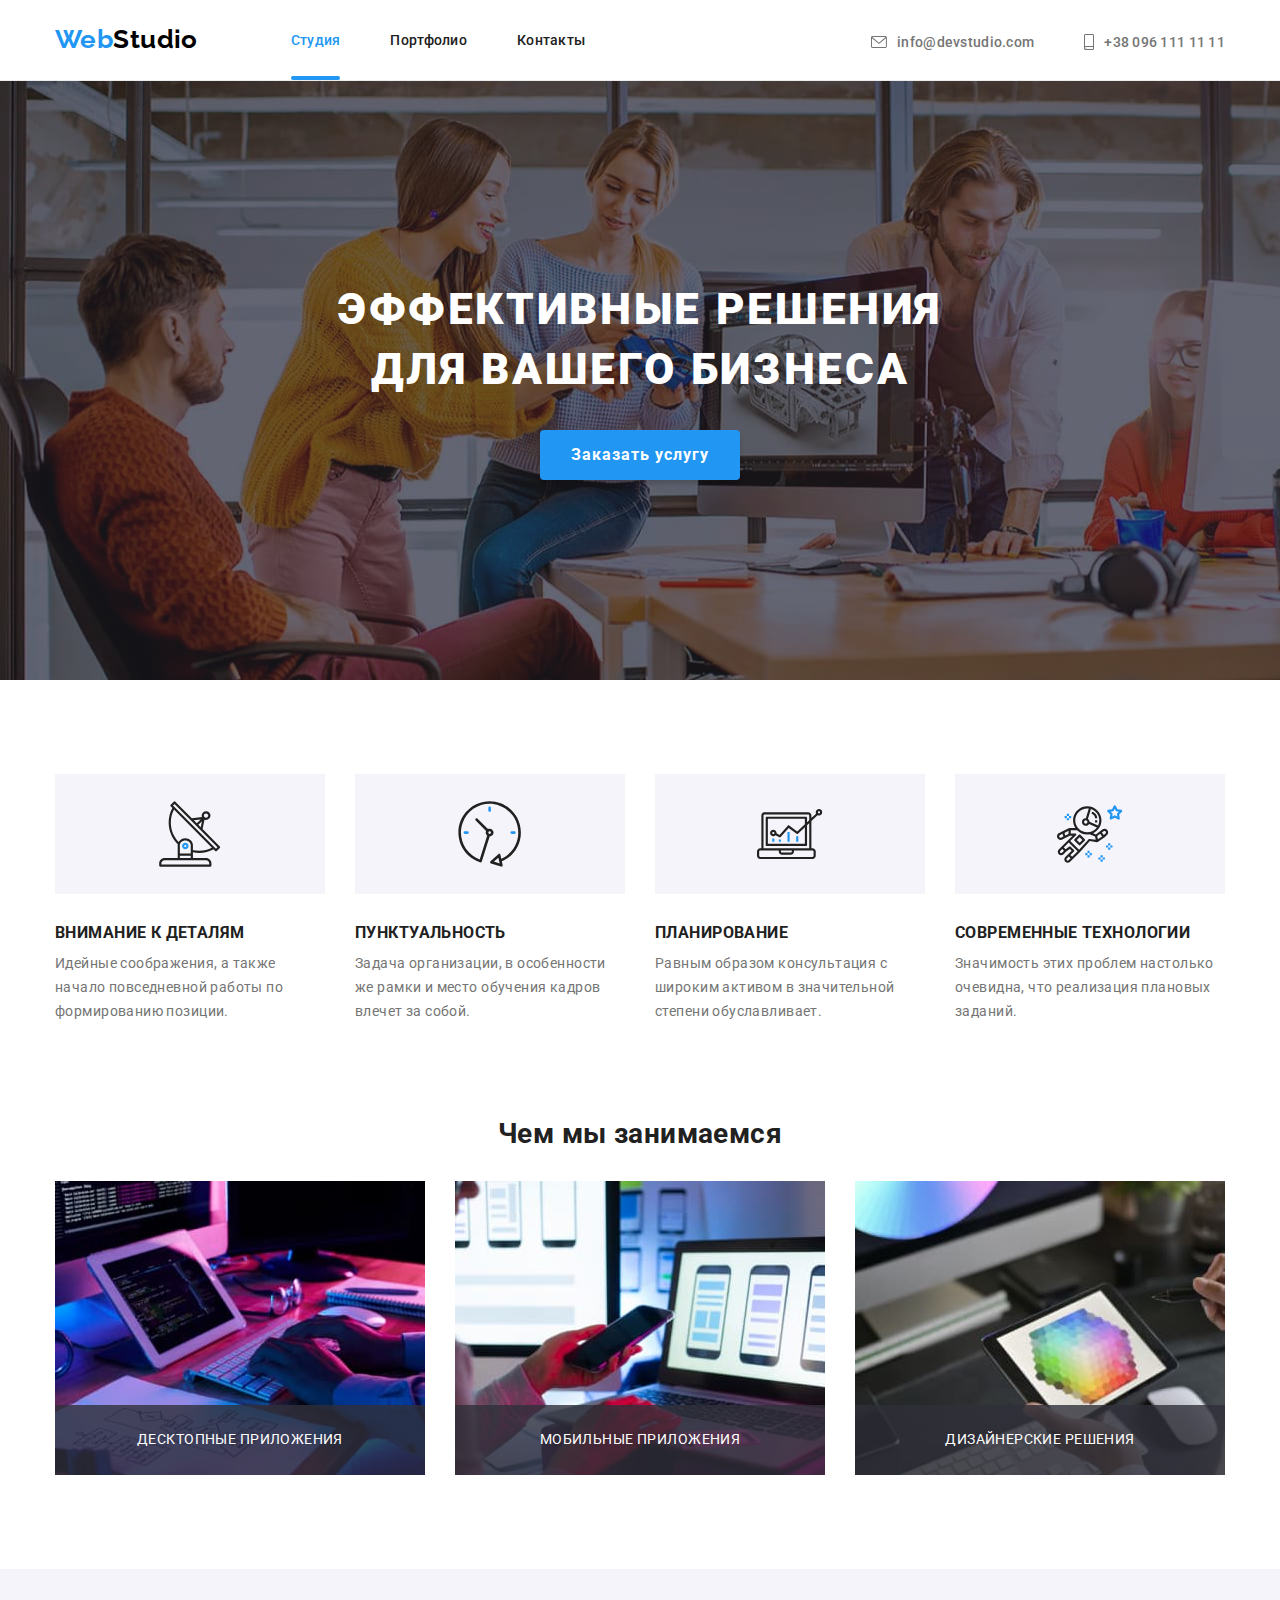
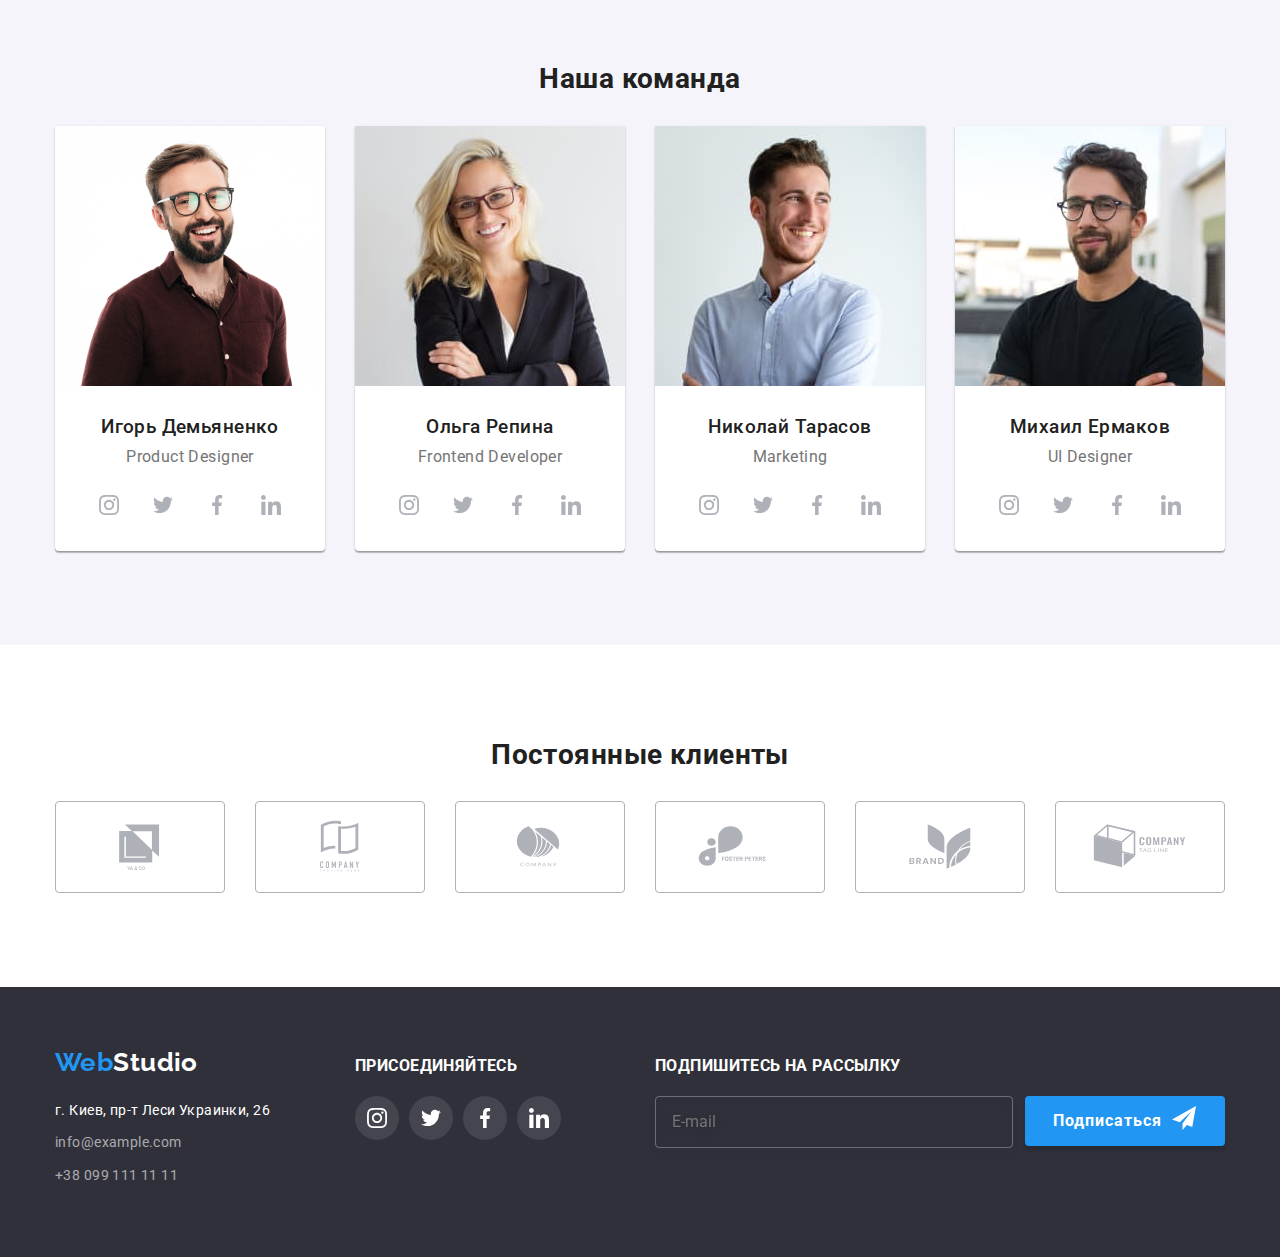
==== index.html @ 2b28834d "web-studio" ====
<!DOCTYPE html>
<html lang="ru">
  <head>
    <meta charset="UTF-8" />
    <meta name="viewport" content="width=device-width, initial-scale=1.0" />
    <title>WebStudio</title>

    <link rel="preconnect" href="https://fonts.gstatic.com" />
    <link
      href="https://fonts.googleapis.com/css2?family=Raleway:wght@700&family=Roboto:wght@400;500;700;900&display=swap"
      rel="stylesheet"
    />
    <link rel="stylesheet" href="./css/main.min.css" />
  </head>

  <body class="body" data-body >
    <header class="header">
      <div class="container header--container">
        <a href="./index.html" class="logo link logo--header-padding"
          ><span class="logo_color-accent">Web</span>Studio</a
        >

        <nav>
          <ul class="site-nav list site-nav--desktop">
            <li class="site-nav__item site-nav--active-menu">
              <a class="site-nav__link link" href="">Студия</a>
            </li>
            <li class="site-nav__item">
              <a class="site-nav__link link" href="./portfolio.html"
                >Портфолио</a
              >
            </li>

            <li class="site-nav__item">
              <a class="site-nav__link link" href="">Контакты</a>
            </li>
          </ul>
        </nav>

        <ul class="contact list">
          <li class="contact__item">
            <a class="contact__link contact__link-mail link" href="mailto:info@devstudio.com">
              <svg class="contact__icon-envelope">
                <use href="./images/icons.svg#icon-envelope"></use>
              </svg>
              info@devstudio.com</a
            >
          </li>
          <li class="contact__item">
            <a class="contact__link contact__link-tel link" href="tel:+380961111111">
              <svg class="contact__icon-phone">
                <use href="./images/icons.svg#icon-smartphone"></use>
              </svg>
              +38 096 111 11 11</a
            >
          </li>
        </ul>

        <button type="button" class="mobile-menu__button" data-menu-button data-menu-button-fixed>
          <svg
            class="mobile-menu__icon"
            width="40px"
            height="40px"
            aria-label="Переключатель мобильного меню"
            role="Переключатель мобильного меню"
            aria-expanded="false"
          >
            <use
              class="mobile-menu__icon-open"
              href="./images/icons.svg#icon-menu_open"
            ></use>
            <use
              class="mobile-menu__icon-close"
              href="./images/icons.svg#icon-menu_close"
            ></use>
          </svg>
        </button>

        <div class="mobile-menu" data-menu>
          <nav>
            <ul class="mobile-menu__list list site-nav--mobile">
              <li class="mobile-menu__item">
                <a class="mobile-menu__link link mobile-menu--active-menu" href="">Студия</a>
              </li>
              <li class="mobile-menu__item">
                <a class="mobile-menu__link link" href="./portfolio.html"
                  >Портфолио</a
                >
              </li>

              <li class="mobile-menu__item">
                <a class="mobile-menu__link link" href="">Контакты</a>
              </li>
            </ul>
          </nav>

          <ul class="mobile-menu_contact list">
            <li class="mobile-menu_contact__tel">
              <a
                class="mobile-menu_contact__link link"
                href="tel:+380961111111"
              >
                +38 096 111 11 11</a
              >
            </li>
            <li class="mobile-menu_contact__mail">
              <a
                class="mobile-menu_contact__link link"
                href="mailto:info@devstudio.com"
              >
                info@devstudio.com</a
              >
            </li>
          </ul>

          <ul class="list mobile-menu_social-list">
            <li class="mobile-menu_social-list__item">
              <a
                href=""
                class="mobile-menu_social-list__link link"
                rel="noopener noreferrer"
                >Instagram
              </a>
            </li>
            <li class="mobile-menu_social-list__item">
              <a
                href=""
                class="mobile-menu_social-list__link link"
                rel="noopener noreferrer"
              >
                Twitter
              </a>
            </li>
            <li class="mobile-menu_social-list__item">
              <a
                href=""
                class="mobile-menu_social-list__link link"
                rel="noopener noreferrer"
                >Facebook
              </a>
            </li>
            <li class="mobile-menu_social-list__item">
              <a
                href=""
                class="mobile-menu_social-list__link link"
                rel="noopener noreferrer"
              >
                LinkedIn
              </a>
            </li>
          </ul>
        </div>
      </div>
    </header>

    <main >
      <section class="hero hero--bg-image">
        <div class="container ">
          <h1 class="hero__title title-color">
            Эффективные решения для вашего бизнеса
          </h1>

          <button class="button" type="button" data-modal-open data-menu-fixed>
            Заказать услугу
          </button>
        </div>
      </section>

      <section class="features">
        <div class="container">
          <h2 class="visually-hidden">Наши преимущества</h2>
          <ul class="features__list list">
            <li class="features__item">
              <div class="features__icon-block">
                <svg class="features__icon">
                  <use href="./images/icons.svg#icon-antenna"></use>
                </svg>
              </div>

              <h3 class="features__title title-color">Внимание к деталям</h3>
              <p class="features-text">
                Идейные соображения, а также начало повседневной работы по
                формированию позиции.
              </p>
            </li>
            <li class="features__item">
              <div class="features__icon-block">
                <svg class="features__icon">
                  <use href="./images/icons.svg#icon-clock"></use>
                </svg>
              </div>
              <h3 class="features__title title-color">Пунктуальность</h3>
              <p class="features-text">
                Задача организации, в особенности же рамки и место обучения
                кадров влечет за собой.
              </p>
            </li>
            <li class="features__item">
              <div class="features__icon-block">
                <svg class="features__icon">
                  <use href="./images/icons.svg#icon-diagram"></use>
                </svg>
              </div>
              <h3 class="features__title title-color">Планирование</h3>
              <p class="features-text">
                Равным образом консультация с широким активом в значительной
                степени обуславливает.
              </p>
            </li>
            <li class="features__item">
              <div class="features__icon-block">
                <svg class="features__icon">
                  <use href="./images/icons.svg#icon-astronaut"></use>
                </svg>
              </div>
              <h3 class="features__title title-color">
                Современные технологии
              </h3>
              <p class="features-text">
                Значимость этих проблем настолько очевидна, что реализация
                плановых заданий.
              </p>
            </li>
          </ul>
        </div>
      </section>

      <section class="occupation">
        <div class="container">
          <h2 class="section-title title-color">Чем мы занимаемся</h2>

          <ul class="list occupation__list flex">
            <li class="occupation__item">
             <picture>
								<source
									srcset="
										./images/occupation/occupation-1desktop.jpg    1x,
										./images/occupation/occupation-1desktop@2x.jpg 2x
									"
									media="(min-width: 1200px)" />

								<img
									src="./images/occupation/occupation-1desktop.jpg"
									width="370"
									alt="creating-a-site"
							/></picture>
              <p class="occupation__text title_bg-dark">
                Десктопные приложения
              </p>
            </li>
            <li class="occupation__item">
              <source
									srcset="
										./images/occupation/occupation-2desktop.jpg    1x,
										./images/occupation/occupation-2desktop@2x.jpg 2x
									"
									media="(min-width: 1200px)" />
								<img
									src="./images/occupation/occupation-2desktop.jpg"
									width="370"
									alt="creating-a-web-app"
							/></picture>
              <p class="occupation__text title_bg-dark">Мобильные приложения</p>
            </li>
            <li class="occupation__item">
              <picture>
								<source
									srcset="
										./images/occupation/occupation-3desktop.jpg    1x,
										./images/occupation/occupation-3desktop@2x.jpg 2x
									"
									media="(min-width: 1200px)" />
								<img
									src="./images/occupation/occupation-3desktop.jpg"
									width="370"
									alt="stylization-web-app"
							/></picture>
              <p class="occupation__text title_bg-dark">Дизайнерские решения</p>
            </li>
          </ul>
        </div>
      </section>

      <section class="team">
        <div class="container">
          <h2 class="section-title title-color">Наша команда</h2>
          <ul class="list team__list">
            <li class="team__item">
              <picture>
								<source
									srcset="
										./images/team/desktop/team-1desktop.jpg    1x,
										./images/team/desktop/team-1desktop@2x.jpg 2x
									"
									media="(min-width: 1200px)" />

								<source
									srcset="
										./images/team/tablet/team-1tablet.jpg  1x,
										./images/team/tablet/team-1tablet@2x.jpg 2x
									"
									media="(min-width: 768px)" />

								<source
									srcset="
										./images/team/mobile/team-1mobile.jpg    1x,
										./images/team/mobile/team-1mobile@2x.jpg 2x
									"
									media="(max-width: 767.98px)" />

								<img
									src="./images/team/desktop/team-1desktop.jpg"
									width="450"
									alt="Игорь Демьяненко"
							/></picture>
              <div class="team-card">
                <h3 class="team-card__title title-color">Игорь Демьяненко</h3>
                <p class="team-card__text" lang="en">Product Designer</p>

                <ul class="list social-list social-list--mobile">
                  <li class="social-list__item">
                    <a
                      href=""
                      class="social-list__link"
                      rel="noopener noreferrer"
                    >
                      <svg class="social-list__icon">
                        <use href="./images/icons.svg#icon-instagram"></use>
                      </svg>
                    </a>
                  </li>
                  <li class="social-list__item">
                    <a
                      href=""
                      class="social-list__link"
                      rel="noopener noreferrer"
                    >
                      <svg class="social-list__icon">
                        <use href="./images/icons.svg#icon-twitter"></use>
                      </svg>
                    </a>
                  </li>
                  <li class="social-list__item">
                    <a
                      href=""
                      class="social-list__link"
                      rel="noopener noreferrer"
                    >
                      <svg class="social-list__icon">
                        <use href="./images/icons.svg#icon-facebook"></use>
                      </svg>
                    </a>
                  </li>
                  <li class="social-list__item">
                    <a
                      href=""
                      class="social-list__link"
                      rel="noopener noreferrer"
                    >
                      <svg class="social-list__icon">
                        <use href="./images/icons.svg#icon-linkedin"></use>
                      </svg>
                    </a>
                  </li>
                </ul>
              </div>
            </li>

            <li class="team__item">
             <picture>
								<source
									srcset="
										./images/team/desktop/team-2desktop.jpg    1x,
										./images/team/desktop/team-2desktop@2x.jpg 2x
									"
									media="(min-width: 1200px)" />

								<source
									srcset="
										./images/team/tablet/team-2tablet.jpg  1x,
										./images/team/tablet/team-2tablet@2x.jpg 2x
									"
									media="(min-width: 768px)" />

								<source
									srcset="
										./images/team/mobile/team-2mobile.jpg    1x,
										./images/team/mobile/team-2mobile@2x.jpg 2x
									"
									media="(max-width: 767.98px)" />

							<img
								src="./images/team/desktop/team-2desktop.jpg"
								width="450"
								alt="Ольга Репина"
							/></picture>
              <div class="team-card">
                <h3 class="team-card__title title-color">Ольга Репина</h3>
                <p class="team-card__text" lang="en">Frontend Developer</p>
                <ul class="list social-list">
                  <li class="social-list__item">
                    <a
                      href=""
                      class="social-list__link"
                      rel="noopener noreferrer"
                    >
                      <svg class="social-list__icon">
                        <use href="./images/icons.svg#icon-instagram"></use>
                      </svg>
                    </a>
                  </li>
                  <li class="social-list__item">
                    <a
                      href=""
                      class="social-list__link"
                      rel="noopener noreferrer"
                    >
                      <svg class="social-list__icon">
                        <use href="./images/icons.svg#icon-twitter"></use>
                      </svg>
                    </a>
                  </li>
                  <li class="social-list__item">
                    <a
                      href=""
                      class="social-list__link"
                      rel="noopener noreferrer"
                    >
                      <svg class="social-list__icon">
                        <use href="./images/icons.svg#icon-facebook"></use>
                      </svg>
                    </a>
                  </li>
                  <li class="social-list__item">
                    <a
                      href=""
                      class="social-list__link"
                      rel="noopener noreferrer"
                    >
                      <svg class="social-list__icon">
                        <use href="./images/icons.svg#icon-linkedin"></use>
                      </svg>
                    </a>
                  </li>
                </ul>
              </div>
            </li>
            <li class="team__item">
             <picture>
											<source
									srcset="
										./images/team/desktop/team-3desktop.jpg    1x,
										./images/team/desktop/team-3desktop@2x.jpg 2x
									"
									media="(min-width: 1200px)" />

								<source
									srcset="
										./images/team/tablet/team-3tablet.jpg  1x,
										./images/team/tablet/team-3tablet@2x.jpg 2x
									"
									media="(min-width: 768px)" />

								<source
									srcset="
										./images/team/mobile/team-3mobile.jpg    1x,
										./images/team/mobile/team-3mobile@2x.jpg 2x
									"
									media="(max-width: 767.98px)" />
							<img
								src="./images/team/desktop/team-3desktop.jpg"
								width="450"
								alt="Николай Тарасов"
							/></picture>
              <div class="team-card">
                <h3 class="team-card__title title-color">Николай Тарасов</h3>
                <p class="team-card__text" lang="en">Marketing</p>
                <ul class="list social-list">
                  <li class="social-list__item">
                    <a
                      href=""
                      class="social-list__link"
                      rel="noopener noreferrer"
                    >
                      <svg class="social-list__icon">
                        <use href="./images/icons.svg#icon-instagram"></use>
                      </svg>
                    </a>
                  </li>
                  <li class="social-list__item">
                    <a
                      href=""
                      class="social-list__link"
                      rel="noopener noreferrer"
                    >
                      <svg class="social-list__icon">
                        <use href="./images/icons.svg#icon-twitter"></use>
                      </svg>
                    </a>
                  </li>
                  <li class="social-list__item">
                    <a
                      href=""
                      class="social-list__link"
                      rel="noopener noreferrer"
                    >
                      <svg class="social-list__icon">
                        <use href="./images/icons.svg#icon-facebook"></use>
                      </svg>
                    </a>
                  </li>
                  <li class="social-list__item">
                    <a
                      href=""
                      class="social-list__link"
                      rel="noopener noreferrer"
                    >
                      <svg class="social-list__icon">
                        <use href="./images/icons.svg#icon-linkedin"></use>
                      </svg>
                    </a>
                  </li>
                </ul>
              </div>
            </li>

            <li class="team__item">
             <picture>
								<source
								srcset="
									./images/team/desktop/team-4desktop.jpg    1x,
									./images/team/desktop/team-4desktop@2x.jpg 2x
								"
								media="(min-width: 1200px)" />

							<source
								srcset="
									./images/team/tablet/team-4tablet.jpg  1x,
									./images/team/tablet/team-4tablet@2x.jpg 2x
								"
								media="(min-width: 768px)" />

							<source
								srcset="
									./images/team/mobile/team-4mobile.jpg    1x,
									./images/team/mobile/team-4mobile@2x.jpg 2x
								"
								media="(max-width: 767.98px)" />
							<img
								src="./images/team/desktop/team-4desktop.jpg"
								width="450"
								alt="Михаил Ермаков"
							/></picture>
              <div class="team-card">
                <h3 class="team-card__title title-color">Михаил Ермаков</h3>
                <p class="team-card__text" lang="en">UI Designer</p>
                <ul class="list social-list">
                  <li class="social-list__item">
                    <a
                      href=""
                      class="social-list__link"
                      rel="noopener noreferrer"
                    >
                      <svg class="social-list__icon">
                        <use href="./images/icons.svg#icon-instagram"></use>
                      </svg>
                    </a>
                  </li>
                  <li class="social-list__item">
                    <a
                      href=""
                      class="social-list__link"
                      rel="noopener noreferrer"
                    >
                      <svg class="social-list__icon">
                        <use href="./images/icons.svg#icon-twitter"></use>
                      </svg>
                    </a>
                  </li>
                  <li class="social-list__item">
                    <a
                      href=""
                      class="social-list__link"
                      rel="noopener noreferrer"
                    >
                      <svg class="social-list__icon">
                        <use href="./images/icons.svg#icon-facebook"></use>
                      </svg>
                    </a>
                  </li>
                  <li class="social-list__item">
                    <a
                      href=""
                      class="social-list__link"
                      rel="noopener noreferrer"
                    >
                      <svg class="social-list__icon">
                        <use href="./images/icons.svg#icon-linkedin"></use>
                      </svg>
                    </a>
                  </li>
                </ul>
              </div>
            </li>
          </ul>
        </div>
      </section>

      <section class="clients">
        <div class="container">
          <h2 class="section-title title-color">Постоянные клиенты</h2>
          <ul class="list clients-list">
            <li class="clients-list__item">
              <a
                href=""
                class="clients-list__link"
                target="_blank"
                rel="noopener noreferrer"
              >
                <svg class="clients-list__icon">
                  <use class="icon" href="./images/icons.svg#icon-logo-1"></use>
                </svg>
              </a>
            </li>
            <li class="clients-list__item">
              <a
                href=""
                class="clients-list__link"
                target="_blank"
                rel="noopener noreferrer"
              >
                <svg class="clients-list__icon">
                  <use class="icon" href="./images/icons.svg#icon-logo-2"></use>
                </svg>
              </a>
            </li>
            <li class="clients-list__item">
              <a
                href=""
                class="clients-list__link"
                target="_blank"
                rel="noopener noreferrer"
              >
                <svg class="clients-list__icon">
                  <use class="icon" href="./images/icons.svg#icon-logo-3"></use>
                </svg>
              </a>
            </li>
            <li class="clients-list__item">
              <a
                href=""
                class="clients-list__link"
                target="_blank"
                rel="noopener noreferrer"
              >
                <svg class="clients-list__icon">
                  <use class="icon" href="./images/icons.svg#icon-logo-4"></use>
                </svg>
              </a>
            </li>
            <li class="clients-list__item">
              <a
                href=""
                class="clients-list__link"
                target="_blank"
                rel="noopener noreferrer"
              >
                <svg class="clients-list__icon">
                  <use class="icon" href="./images/icons.svg#icon-logo-5"></use>
                </svg>
              </a>
            </li>
            <li class="clients-list__item">
              <a
                href=""
                class="clients-list__link"
                target="_blank"
                rel="noopener noreferrer"
              >
                <svg class="clients-list__icon">
                  <use class="icon" href="./images/icons.svg#icon-logo-6"></use>
                </svg>
              </a>
            </li>
          </ul>
        </div>
      </section>
    </main>

    <footer class="footer">
      <div class="footer_container container">
        <div class="footer__item">
          <a
            href="./index.html"
            class="logo link logo--white footer__title--margin"
          >
            <span class="logo_color-accent">Web</span>Studio</a
          >

          <address class="address">
            <ul class="list address-list">
              <li class="address-list__item address-list--color-white">
                г. Киев, пр-т Леси Украинки, 26
              </li>
              <li class="address-list__item item">
                <a
                  class="address-list__link link"
                  href="mailto:info@example.com"
                  >info@example.com</a
                >
              </li>
              <li class="address-list__item item">
                <a class="address-list__link link" href="tel:+380991111111"
                  >+38 099 111 11 11</a
                >
              </li>
            </ul>
          </address>
        </div>

        <div class="footer__item">
          <h3 class="title-color title_bg-dark footer__title--margin">
            Присоединяйтесь
          </h3>
          <ul class="list social-list">
            <li class="social-list__item">
              <a
                href=""
                class="social-list__link social-list_bg-color"
                target="_blank"
                rel="noopener noreferrer"
              >
                <svg class="social-list__icon social-list__icon--white">
                  <use href="./images/icons.svg#icon-instagram"></use>
                </svg>
              </a>
            </li>
            <li class="social-list__item">
              <a
                href=""
                class="social-list__link social-list_bg-color"
                target="_blank"
                rel="noopener noreferrer"
              >
                <svg class="social-list__icon social-list__icon--white">
                  <use href="./images/icons.svg#icon-twitter"></use>
                </svg>
              </a>
            </li>
            <li class="social-list__item">
              <a
                href=""
                class="social-list__link social-list_bg-color"
                target="_blank"
                rel="noopener noreferrer"
              >
                <svg class="social-list__icon social-list__icon--white">
                  <use href="./images/icons.svg#icon-facebook"></use>
                </svg>
              </a>
            </li>
            <li class="social-list__item">
              <a
                href=""
                class="social-list__link social-list_bg-color"
                target="_blank"
                rel="noopener noreferrer"
              >
                <svg class="social-list__icon social-list__icon--white">
                  <use href="./images/icons.svg#icon-linkedin"></use>
                </svg>
              </a>
            </li>
          </ul>
        </div>

        <div class="footer__item">
          <h3 class="title-color title_bg-dark footer__title--margin">
            Подпишитесь на рассылку
          </h3>
          <form class="footer__form">
            <label class="footer__label">
              <input class="footer__input" name="email" placeholder="E-mail" />
            </label>

            <button class="button footer__btn--inline-flex" type="submit">
              Подписаться
              <svg class="footer__btn-icon">
                <use href="./images/icons.svg#icon-send"></use>
              </svg>
            </button>
          </form>
        </div>
      </div>
    </footer>

    <div class="backdrop is-hidden" data-modal>
      <div class="modal">
        <p class="title-color modal__title">
          Оставьте свои данные, мы вам перезвоним
        </p>
        <form class="form">
          <div class="form__field">
            <label for="user-name" class="form__label">
               <span class="form__text">Имя</span>
            <div class="form__input-with-icon">
              <input
                type="text"
                class="form__input"
                name="user-name"
                id="user-name"
                required
              />
              <svg class="form__icon" width="18" height="18">
                <use href="./images/icons.svg#icon-person"></use>
              </svg>
            </div>
          </div>
           </label>

          <div class="form__field">
            <label for="user-tel" class="form__label">
              <span class="form__text">Телефон </span> 
            <div class="form__input-with-icon">
              <input
                type="tel"
                class="form__input"
                name="user-tel"
                id="user-tel"
                required
              />
              <svg class="form__icon" width="18" height="18">
                <use href="./images/icons.svg#icon-phone-form"></use>
              </svg>
            </div>
          </div></label>

          <div class="form__field">
            <label for="user-mail" class="form__label">
               <span class="form__text">Почта</span> 
            <div class="form__input-with-icon">
              <input
                type="email"
                class="form__input"
                name="user-mail"
                id="user-mail"
                required
              />
              <svg class="form__icon" width="18" height="18">
                <use href="./images/icons.svg#icon-email"></use>
              </svg>
            </div>
          </div>
          </label>

          <div class="form__field form__field--margin-bottom">
            <label for="user-form__comment" class="form__label"
              >
               <span class="form__text"> Комментарий</span>
            
            <textarea
              class="form__input form__comment"
              name="form__comment"
              id="user-form__comment"
              cols="30"
              rows="6"
              placeholder="Введите текст"
            ></textarea>
          </div>
</label>
          <div class="form__field--checkbox">
            <label class="form-label--checkbox" for="checkbox">
              <input
                class="form__checkbox visually-hidden"
                type="checkbox"
                name="check-agreement"
                id="checkbox"
              />
              <svg class="form__check-icon" width="16" height="15">
                <use href="./images/icons.svg#icon-check"></use>
              </svg>
              <span class="form__checkbox-text"
                >Соглашаюсь с рассылкой и принимаю
                <a class="form__checkbox-link link" href="">Условия Договора</a>
              </span>
            </label>
          </div>

          <button class="button form__btn-modal" type="submit">
            Отправить
          </button>
        </form>

        <button class="modal__btn-close" type="button" data-modal-close>
          <svg class="modal__icon-close">
            <use href="./images/icons.svg#icon-close"></use>
          </svg>
        </button>
      </div>
    </div>

    <script src="./js/modal.js"></script>

    <script src="./js/mobile-menu.js"></script>
  </body>
</html>
---- css/main.min.css ----
/*! modern-normalize v1.0.0 | MIT License | https://github.com/sindresorhus/modern-normalize */*,::after,::before{box-sizing:border-box}:root{-moz-tab-size:4;tab-size:4}html{line-height:1.15;-webkit-text-size-adjust:100%}body{margin:0}body{font-family:system-ui,-apple-system,'Segoe UI',Roboto,Helvetica,Arial,sans-serif,'Apple Color Emoji','Segoe UI Emoji'}hr{height:0;color:inherit}abbr[title]{text-decoration:underline dotted}b,strong{font-weight:bolder}code,kbd,pre,samp{font-family:ui-monospace,SFMono-Regular,Consolas,'Liberation Mono',Menlo,monospace;font-size:1em}small{font-size:80%}sub,sup{font-size:75%;line-height:0;position:relative;vertical-align:baseline}sub{bottom:-.25em}sup{top:-.5em}table{text-indent:0;border-color:inherit}button,input,optgroup,select,textarea{font-family:inherit;font-size:100%;line-height:1.15;margin:0}button,select{text-transform:none}[type=button],[type=reset],[type=submit],button{-webkit-appearance:button}::-moz-focus-inner{border-style:none;padding:0}:-moz-focusring{outline:1px dotted ButtonText}:-moz-ui-invalid{box-shadow:none}legend{padding:0}progress{vertical-align:baseline}::-webkit-inner-spin-button,::-webkit-outer-spin-button{height:auto}[type=search]{-webkit-appearance:textfield;outline-offset:-2px}::-webkit-search-decoration{-webkit-appearance:none}::-webkit-file-upload-button{-webkit-appearance:button;font:inherit}summary{display:list-item}:root{--prymary-color: #757575;--secondary-color: #212121;--accent-color: #2196f3;--dark-bg-color: #2f303a;--section-bg-color: #f5f4fa;--logo-header: #000000;--logo-footer-and-active-link-button: #ffffff;--icon-color: #afb1b8;--icon-color-hover: #ffffff;--time-drn: 250ms;--time-trans-fcn: cubic-bezier(0.4, 0, 0.2, 1);--grid-mrgn-left: 30px;--grid-mrgn-top: 30px;--grid-item: 3;--grid-indent: 30px}.social-list__link,.features__icon-block,.clients-list__link{display:flex;justify-content:center;align-items:center}section{width:100%;padding-top:60px;padding-bottom:60px}@media screen and (min-width: 768px){section{padding-top:94px;padding-bottom:94px}}.container{display:block;width:100%;margin-right:auto;margin-left:auto;padding-left:15px;padding-right:15px}@media screen and (min-width: 480px){.container{width:480px}}@media screen and (min-width: 768px){.container{width:768px}}@media screen and (min-width: 1200px){.container{width:1200px}}html{box-sizing:border-box}*,*::after,*::before{box-sizing:inherit}body{font-family:"Roboto", sans-serif;font-size:14px;font-weight:400;letter-spacing:0.03em;color:var(--prymary-color)}@media screen and (min-width: 768px){body{padding-top:80px}}body.is-fixed{position:fixed}h1,h2,h3,h4,h5,h6,p{margin:0;padding:0}img{display:block;max-width:100%;height:auto}.visually-hidden{position:absolute !important;clip:rect(1px 1px 1px 1px);clip:rect(1px, 1px, 1px, 1px);padding:0 !important;border:0 !important;height:1px !important;width:1px !important;overflow:hidden}.list{list-style-type:none;padding:0;margin:0}.link{text-decoration:none;color:inherit;transition:color var(--time-drn) var(--time-trans-fcn)}.link:hover,.link:focus{color:var(--accent-color)}.title-color{color:var(--secondary-color)}.section-title{font-weight:700;text-align:center;font-size:28px;line-height:1.17;margin-bottom:30px}.title_bg-dark{line-height:1.14;text-transform:uppercase;color:var(--logo-footer-and-active-link-button)}.button{display:block;text-align:center;margin-right:auto;margin-left:auto;padding:10px 28px;border:none;min-width:200px;height:50px;cursor:pointer;font-weight:700;font-size:16px;line-height:1.87;letter-spacing:0.06em;color:var(--logo-footer-and-active-link-button);border-color:var(--accent-color);background-color:var(--accent-color);box-shadow:0px 4px 4px rgba(0,0,0,0.15);border-radius:4px}.social-list{display:inline-flex}.social-list__item{margin-right:10px}.social-list__item:last-child{margin-right:0px}.social-list__link{background-size:contain;height:44px;width:44px;border-radius:50%;transition:background-color var(--time-drn) var(--time-trans-fcn)}.social-list__link:hover,.social-list__link:focus{background-color:var(--accent-color)}.social-list__link:hover:hover .social-list__icon,.social-list__link:hover:focus .social-list__icon,.social-list__link:focus:hover .social-list__icon,.social-list__link:focus:focus .social-list__icon{fill:var(--icon-color-hover)}.social-list__icon{width:20px;height:20px;fill:var(--icon-color);transition:fill var(--time-drn) var(--time-trans-fcn)}.social-list__icon--white{fill:var(--logo-footer-and-active-link-button)}.social-list_bg-color{background-color:rgba(255,255,255,0.1)}.logo{display:inline-block;font-family:"Raleway", sans-serif;font-size:24px;line-height:1.16;font-weight:700;color:var(--logo-header);transition:color var(--time-drn) var(--time-trans-fcn)}.logo--header-padding{padding-top:16px;padding-bottom:16px}.logo_color-accent{color:var(--accent-color)}.logo--white{color:var(--logo-footer-and-active-link-button)}@media screen and (min-width: 1200px){.logo{font-size:26px;line-height:1.2}}.site-nav{display:flex;margin-left:88px;margin-right:80px;font-size:12px;font-weight:500;line-height:1.15;letter-spacing:0.02em;color:var(--secondary-color)}@media screen and (max-width: 767px){.site-nav--desktop{display:none}}@media screen and (min-width: 1200px){.site-nav{margin-left:93px;font-size:14px}}.site-nav__item{margin-right:50px}.site-nav__item:last-child{margin-right:0px}.site-nav__link{display:block;padding-top:32px;padding-bottom:28px;transition:color var(--time-drn) var(--time-trans-fcn)}.site-nav--active-menu{color:var(--accent-color)}.site-nav--active-menu::after{content:"";display:block;height:4px;width:100%;background-color:var(--accent-color);border-radius:2px}.mobile-menu{display:none;padding-top:48px;padding-bottom:40px;padding-left:40px;padding-right:40px;position:fixed;top:0;left:0;width:100%;height:100%;background-color:#fff;z-index:10;overflow:hidden;font-weight:500;letter-spacing:0.02em}@media screen and (min-width: 768px){.mobile-menu{display:none}}@media screen and (max-width: 768px){.mobile-menu.is-open{display:flex;flex-direction:column;justify-content:space-between}}.mobile-menu__button{position:relative;height:40px;width:40px;padding-top:10px;padding-bottom:10px;border:none;padding:0;margin-top:10px;margin-bottom:10px;background-color:transparent;transition:fill var(--time-drn) var(--time-trans-fcn)}.mobile-menu__button:active,.mobile-menu__button:focus{fill:var(--accent-color)}.mobile-menu__button.is-open{position:absolute;top:0;right:15px;z-index:100}.mobile-menu__button.is-open .mobile-menu__icon-close{display:block}.mobile-menu__button.is-open .mobile-menu__icon-open{display:none}@media screen and (min-width: 768px){.mobile-menu__button{display:none}}.mobile-menu__icon-close{display:none}.mobile-menu__list{font-size:40px;line-height:1.17;color:var(--secondary-color);transition:fill var(--time-drn) var(--time-trans-fcn)}@media screen and (max-width: 480px){.mobile-menu__list{font-size:36px}}.mobile-menu__item{margin-bottom:32px}.mobile-menu__item:last-child{margin-bottom:0}.mobile-menu__link:active,.mobile-menu__link:focus{color:var(--accent-color)}.mobile-menu_contact{margin-bottom:64px}.mobile-menu_contact__tel{margin-bottom:32px;font-size:34px;line-height:1.17;color:var(--accent-color)}@media screen and (max-width: 480px){.mobile-menu_contact__tel{font-size:28px}}.mobile-menu_contact__mail{font-size:24px;line-height:1.16}@media screen and (max-width: 480px){.mobile-menu_contact__mail{font-size:18px}}.mobile-menu_social-list{display:flex;flex-wrap:wrap;font-size:18px;line-height:1.22;color:var(--accent-color)}.mobile-menu_social-list__item{border-left:1px solid #ececec;padding-left:10px;padding-right:10px;margin-bottom:8px}.mobile-menu_social-list__item:first-child{padding-left:0;border-left:none}.mobile-menu_social-list__item:last-child{padding-right:0}.mobile-menu--active-menu{color:var(--accent-color)}.contact{display:inline-block}.contact__item-tel{margin-bottom:32px;font-weight:500;font-size:34px;line-height:1.17;letter-spacing:0.02em;color:#2196f3}.contact__item-mail{font-family:Roboto;font-style:normal;font-weight:500;font-size:24px;line-height:28px;letter-spacing:0.02em;color:#757575}.contact--mobile{margin-bottom:64px}@media screen and (max-width: 768px){.desktop_contact{display:none}}@media screen and (min-width: 1200px){.desktop_contact{display:block}}.contact{font-weight:500;line-height:1.15;letter-spacing:0.02em}@media screen and (max-width: 767px){.contact{display:none}}@media screen and (min-width: 768px){.contact{display:block}}@media screen and (min-width: 1200px){.contact{display:flex;margin-left:auto}}@media screen and (min-width: 768px) and (max-width: 1199px){.contact__item:first-child{margin-bottom:10px}}@media screen and (min-width: 1200px){.contact__item+.contact__item{margin-left:50px}}@media screen and (min-width: 768px) and (max-width: 1199px){.contact__link-mail:first-child{padding-top:21px}}@media screen and (min-width: 768px) and (max-width: 1199px){.contact__link-tel:last-child{padding-bottom:21px}}@media screen and (min-width: 1200px){.contact__link{display:flex;justify-content:center;align-items:center;padding-top:32px;padding-bottom:28px}}.contact__link:hover .contact__icon-phone,.contact__link:focus .contact__icon-phone,.contact__link:hover .contact__icon-envelope,.contact__link:focus .contact__icon-envelope{fill:var(--accent-color)}.contact__icon-envelope{height:12px;width:16px;margin-right:10px;fill:var(--prymary-color);transition:fill var(--time-drn) var(--time-trans-fcn)}.contact__icon-phone{height:16px;width:10px;margin-right:10px;fill:var(--prymary-color);transition:fill var(--time-drn) var(--time-trans-fcn)}.form__field{font-size:12px;line-height:1.16;letter-spacing:0.01em;color:var(--prymary-color);margin-bottom:10px}.form__field--margin-bottom{margin-bottom:20px}.form__label:focus-within{color:#2196f3}.form__text{display:block;margin-bottom:4px}.form__input{display:inline-block;padding-top:11px;padding-bottom:11px;padding-left:45px;padding-right:12px;width:100%;outline:none;border:1px solid rgba(33,33,33,0.2);border-radius:4px;cursor:pointer;transition:border var(--time-drn) var(--time-trans-fcn)}.form__input:hover,.form__input:focus{border:1px solid var(--accent-color)}.form__input:hover+.form__icon,.form__input:focus+.form__icon{fill:var(--accent-color)}.form__input:hover,.form__input:focus{border:1px solid var(--accent-color)}.form__input-with-icon{position:relative}.form__icon{position:absolute;left:12px;top:50%;transform:translatey(-50%);transition:fill var(--time-drn) var(--time-trans-fcn)}.form__comment{padding-top:12px;padding-bottom:12px;padding-left:16px;padding-right:16px;resize:none}.form__comment::placeholder{line-height:1.14;letter-spacing:0.01em;color:rgba(117,117,117,0.5)}.form__checkbox{position:absolute}.form__checkbox:checked+.form__check-icon{background-color:var(--accent-color);border:transparent;fill:white}@media screen and (max-width: 1199px){.form__checkbox-text{margin-bottom:4px;font-size:11px;line-height:1.16;letter-spacing:0.03em}}.form__checkbox-link{color:var(--accent-color);text-decoration:underline}.form__check-icon{display:inline-block;vertical-align:middle;border:2px solid var(--secondary-color);border-radius:2px;fill:transparent;margin-right:7px}.form__btn-modal{margin-top:30px;font-weight:700;font-size:16;line-height:1.87;letter-spacing:0.06em;transition:background var(--time-drn) var(--time-trans-fcn)}.form__btn-modal:hover,.form__btn-modal:focus{background:#188ce8}.team-card{text-align:center;padding-top:30px;padding-bottom:24px;padding-left:30px;padding-right:30px;font-size:16px;line-height:1.18}.team-card__title{font-weight:500;margin-bottom:10px}.team-card__text{margin-bottom:16px;word-break:break-all}.address-list{font-style:normal;line-height:1.71;letter-spacing:0.03em}.address-list__item{margin-bottom:9px;color:rgba(255,255,255,0.6)}.address-list__item{margin-bottom:9px}.address-list--color-white{margin-bottom:9px;color:#fff}.flex{display:flex;justify-content:space-between;align-items:baseline}.header{width:100%;border-bottom:1px solid #ececec;background-color:#ffffff}@media screen and (min-width: 768px){.header{position:fixed;top:0;left:0;z-index:100}}.header--container{position:relative;display:flex;align-items:center}@media screen and (max-width: 768px){.header--container{justify-content:space-between}}.hero{margin-left:auto;margin-right:auto;padding-top:118px;padding-bottom:118px;text-align:center}@media screen and (min-width: 1200px){.hero{padding-top:200px;padding-bottom:200px}}.hero--bg-image{max-width:1600px;background-repeat:no-repeat;background-size:cover;background-color:var(--dark-bg-color);background-image:linear-gradient(to right, rgba(47,48,58,0.4), rgba(47,48,58,0.4)),url(./../images/hero/hero-mobile.jpg)}@media (min-device-pixel-ratio: 2), (min-resolution: 192dpi), (min-resolution: 2dppx){.hero--bg-image{background-image:linear-gradient(to right, rgba(47,48,58,0.4), rgba(47,48,58,0.4)),url(./../images/hero/hero-mobile@2x.jpg)}}@media screen and (min-width: 768px){.hero--bg-image{background-image:linear-gradient(to right, rgba(47,48,58,0.4), rgba(47,48,58,0.4)),url(./../images/hero/hero-tablet.jpg)}}@media screen and (min-width: 768px) and (min-device-pixel-ratio: 2), screen and (min-width: 768px) and (min-resolution: 192dpi), screen and (min-width: 768px) and (min-resolution: 2dppx){.hero--bg-image{background-image:linear-gradient(to right, rgba(47,48,58,0.4), rgba(47,48,58,0.4)),url(./../images/hero/hero-tablet@2x.jpg)}}@media screen and (min-width: 1200px){.hero--bg-image{background-image:linear-gradient(to right, rgba(47,48,58,0.4), rgba(47,48,58,0.4)),url(./../images/hero/hero-desktop.jpg)}}@media screen and (min-width: 1200px) and (min-device-pixel-ratio: 2), screen and (min-width: 1200px) and (min-resolution: 192dpi), screen and (min-width: 1200px) and (min-resolution: 2dppx){.hero--bg-image{background-image:linear-gradient(to right, rgba(47,48,58,0.4), rgba(47,48,58,0.4)),url(./../images/hero/hero-desktop@2x.jpg)}}.hero__title{margin-right:auto;margin-left:auto;max-width:696px;margin-bottom:30px;font-weight:900;font-size:26px;line-height:1.62;letter-spacing:0.06em;text-transform:uppercase;color:#fff}@media screen and (min-width: 1200px){.hero__title{width:696px;font-size:44px;line-height:1.36}}.backdrop{position:fixed;width:100%;height:100%;top:0px;left:0px;background-color:rgba(0,0,0,0.2);z-index:150;opacity:1;transition:opacity 500ms ease}.backdrop.is-hidden{opacity:0;pointer-events:none}.is-hidden .modal{transform:translate(-200%, 0) scale(0.3)}.modal{width:100%;max-width:450px;padding:40px;position:absolute;top:50%;left:50%;height:581px;transform:translate(-50%, -50%) scale(1);transition:transform 500ms ease;background:#ffffff;box-shadow:0px 1px 3px rgba(0,0,0,0.12),0px 1px 1px rgba(0,0,0,0.14),0px 2px 1px rgba(0,0,0,0.2)}@media screen and (min-width: 1200px){.modal{max-width:528px}}.modal__btn-close{display:flex;align-items:center;justify-content:center;width:30px;height:30px;position:absolute;top:8px;right:8px;background:#ffffff;border:1px solid rgba(0,0,0,0.1);border-radius:50%;padding:0px;cursor:pointer}.modal__btn-close:hover .modal__icon-close,.modal__btn-close:focus .modal__icon-close{fill:var(--accent-color)}.modal__icon-close{width:11px;height:11px;transition:fill var(--time-drn) var(--time-trans-fcn)}.modal__title{margin-bottom:12px;font-weight:700;font-size:20px;line-height:1.15;text-align:center}@media screen and (min-width: 768px){.features__list{display:flex;flex-wrap:wrap;justify-content:space-between}}.features__item{margin-bottom:30px}@media screen and (min-width: 768px){.features__item{flex-basis:calc((100% - 30px) / 2)}}@media screen and (min-width: 768px){.features__item:nth-last-child(-n+2){margin-bottom:0}}@media screen and (min-width: 1200px){.features__item{flex-basis:calc((100% - 3 * 30px) / 4)}}@media screen and (min-width: 1200px){.features__item{margin-bottom:0}}.features__icon-block{height:120px;background-color:var(--section-bg-color);margin-bottom:30px}.features__icon{width:65.32px;height:70px}.features__title{display:block;text-align:center;font-weight:700;line-height:1.14;text-transform:uppercase;margin-bottom:10px}@media screen and (min-width: 768px){.features__title{text-align:left}}.features-text{display:block;line-height:1.71}.occupation{display:none}@media screen and (min-width: 1200px){.occupation{display:block;padding-top:0px}.occupation__item{position:relative;flex-basis:calc((100% - 60px) / 3)}.occupation__text{display:flex;align-items:center;justify-content:center;position:absolute;bottom:0px;width:100%;z-index:2;text-align:center;margin-bottom:27px}.occupation__list{position:relative}.occupation__item::after{content:"";position:absolute;display:block;width:100%;height:70px;background-color:rgba(47,48,58,0.8);bottom:0px}}.team{background-color:var(--section-bg-color)}@media screen and (min-width: 768px){.team__list{display:flex;flex-wrap:wrap;justify-content:space-between}}.team__item{width:100%;max-width:450px;margin-bottom:30px;background:var(--logo-footer-and-active-link-button);box-shadow:0px 1px 3px rgba(0,0,0,0.12),0px 1px 1px rgba(0,0,0,0.14),0px 2px 1px rgba(0,0,0,0.2);border-radius:0px 0px 4px 4px}.team__item:last-child{margin-bottom:0}@media screen and (min-width: 768px){.team__item{flex-basis:calc((100% - 30px) / 2)}.team__item:nth-last-child(-n+2){margin-bottom:0}}@media screen and (min-width: 1200px){.team__item{flex-basis:calc((100% - 90px) / 4);margin-bottom:0}}.team-card{text-align:center;padding-top:30px;padding-bottom:24px;padding-left:30px;padding-right:30px;font-size:16px;line-height:1.18}.team-card__title{font-weight:500;margin-bottom:10px}.team-card__text{margin-bottom:16px;word-break:break-all}@media screen and (max-width: 767px){.clients{display:none}}.clients-list{display:flex;flex-wrap:wrap;justify-content:space-between}@media screen and (min-width: 768px){.clients-list__item{flex-basis:calc((100% - 60px) / 3);margin-bottom:30px}.clients-list__item:nth-last-child(-n+3){margin-bottom:0px}}@media screen and (min-width: 1200px){.clients-list__item{flex-basis:calc((100% - 150px) / 6);margin-bottom:0px}}.clients-list__link{width:170px;height:92px;border:1px solid var(--icon-color);border-radius:4px;transition:border var(--time-drn) var(--time-trans-fcn)}.clients-list__link:hover,.clients-list__link:focus{border:1px solid var(--accent-color)}.clients-list__link:hover .clients-list__icon,.clients-list__link:focus .clients-list__icon{fill:var(--accent-color)}.clients-list__icon{width:106px;height:60px;fill:var(--icon-color);transition:fill var(--time-drn) var(--time-trans-fcn)}@media screen and (min-width: 1200px){.clients-list__icon{margin-left:32px;margin-right:32px}}.footer{width:100%;background-color:var(--dark-bg-color);color:var(--logo-footer-and-active-link-button);padding-top:60px;padding-bottom:60px;padding-left:0px;padding-right:0px}.footer_container{display:flex;flex-direction:column}@media screen and (max-width: 767px){.footer_container{text-align:center}}@media screen and (min-width: 768px){.footer_container{flex-direction:row;flex-wrap:wrap;justify-content:space-between;align-items:baseline}}.footer__item{margin-bottom:60px;text-align:center}.footer__item:last-child{margin-bottom:0px}@media screen and (min-width: 768px){.footer__item{flex-basis:calc((100% - 30px) / 2)}.footer__item:last-child{flex-basis:100%}}@media screen and (min-width: 1200px){.footer__item{text-align:left;margin-bottom:0px;flex-basis:calc((50% - 45px) / 2)}.footer__item:last-child{flex-basis:calc(50% - 15px)}}.footer__title--margin{margin-bottom:20px}.footer__form{display:block}@media screen and (min-width: 1200px){.footer__form{display:flex}}.footer__label{display:block}.footer__input{margin-bottom:20px;width:100%;max-width:450px;padding-top:15px;padding-bottom:15px;border:1px solid rgba(255,255,255,0.3);filter:drop-shadow(0px 4px 4px rgba(0,0,0,0.15));border-radius:4px;padding-left:16px;padding-right:16px;background:transparent;font-size:16px;line-height:1.25;color:rgba(255,255,255,0.6)}@media screen and (min-width: 1200px){.footer__input{width:358px;margin-bottom:0px;margin-right:12px}}.footer__btn--inline-flex{display:block;text-align:center}@media screen and (min-width: 1200px){.footer__btn--inline-flex{display:inline-flex}}.footer__btn-icon{width:24px;height:24px;fill:var(--logo-footer-and-active-link-button);margin-left:10px}.grid{display:flex;flex-wrap:wrap;margin-left:calc(-1 * var(--grid-mrgn-left));margin-top:calc(-1 * var(--grid-mrgn-top))}.grid__item{flex-basis:calc((100% - var(--grid-indent) * 3) / var(--grid-item));margin-left:var(--grid-mrgn-left);margin-top:var(--grid-mrgn-top)}.filter-list{display:flex;flex-wrap:wrap}@media screen and (min-width: 768px){.filter-list{justify-content:center;align-items:baseline}}.filter-list--margin-bottom{margin-bottom:50px}.filter-list__item{margin-right:8px;margin-bottom:10px}@media screen and (min-width: 768px){.filter-list__item{margin-bottom:0px}}.filter-list__item:nth-last-child(-n+2){margin-bottom:0px}.filter-list__button{display:inline-block;text-align:center;height:38px;padding-top:6px;padding-bottom:6px;padding-left:22px;padding-right:22px;font-size:16px;line-height:1.62;font-weight:500;border:0px;text-decoration:none;border-radius:4px;cursor:pointer;color:var(--secondary-color);background-color:#f5f4fa;transition-property:color, background, box-shadow;transition:var(--time-drn) var(--time-trans-fcn)}.filter-list__button:hover,.filter-list__button:focus{color:var(--logo-footer-and-active-link-button);background-color:var(--accent-color);box-shadow:0px 1px 3px rgba(0,0,0,0.12),0px 1px 1px rgba(0,0,0,0.14),0px 2px 1px rgba(0,0,0,0.2);border-radius:4px 4px 4px 4px}.filter-list--active-button{color:var(--logo-footer-and-active-link-button);background-color:var(--accent-color);box-shadow:0px 1px 3px rgba(0,0,0,0.12),0px 1px 1px rgba(0,0,0,0.14),0px 2px 1px rgba(0,0,0,0.2);border-radius:4px}.portfolio_list{display:block}@media screen and (min-width: 768px){.portfolio_list{display:flex;flex-wrap:wrap;justify-content:space-between}}@media screen and (min-width: 1200px){.portfolio_list{display:flex;flex-wrap:wrap;margin-left:calc(-1 * var(--grid-mrgn-left));margin-top:calc(-1 * var(--grid-mrgn-top))}}.portfolio__item{border:1px solid #eeeeee;margin-bottom:30px;position:relative;background:var(--logo-footer-and-active-link-button)}@media screen and (max-width: 768px){.portfolio__item:last-child{margin-bottom:0px}}@media screen and (min-width: 768px){.portfolio__item{flex-basis:calc((100% - 30px) / 2)}}@media screen and (min-width: 1200px){.portfolio__item{flex-basis:calc((100% - var(--grid-indent) * 3) / var(--grid-item));margin-left:var(--grid-mrgn-left);margin-top:var(--grid-mrgn-top)}}.portfolio__link:hover,.portfolio__link:focus{color:var(--prymary-color);box-shadow:0px 1px 1px rgba(0,0,0,0.12),0px 4px 4px rgba(0,0,0,0.06),1px 4px 6px rgba(0,0,0,0.16)}.portfolio__link:hover .overlay,.portfolio__link:focus .overlay{opacity:0.9;transform:translateY(0%)}.overlay{position:absolute;width:100%;height:294px;transform:translateY(100%);transition:transform var(--time-drn) var(--time-trans-fcn);padding-top:63px;padding-bottom:63px;padding-left:24px;padding-right:24px;background-color:#2196f3;opacity:0;top:0px;font-size:18px;line-height:1.56;color:var(--logo-footer-and-active-link-button)}@media screen and (min-width: 768px) and (max-width: 1199px){.overlay{padding-top:49px;padding-bottom:49px}}@media screen and (max-width: 479px){.overlay{font-size:14px;padding-top:30px;padding-bottom:30px}}.overflow{position:relative;overflow:hidden}.portfolio-card{padding-top:20px;padding-bottom:20px;padding-left:24px;padding-right:24px;border-top:0px}.portfolio-card__tittle{margin-bottom:4px;font-size:18px;line-height:2;font-weight:700;letter-spacing:0.06em;color:var(--secondary-color)}.portfolio-card__text{font-size:16px;line-height:1.87}
/*# sourceMappingURL=main.min.css.map */
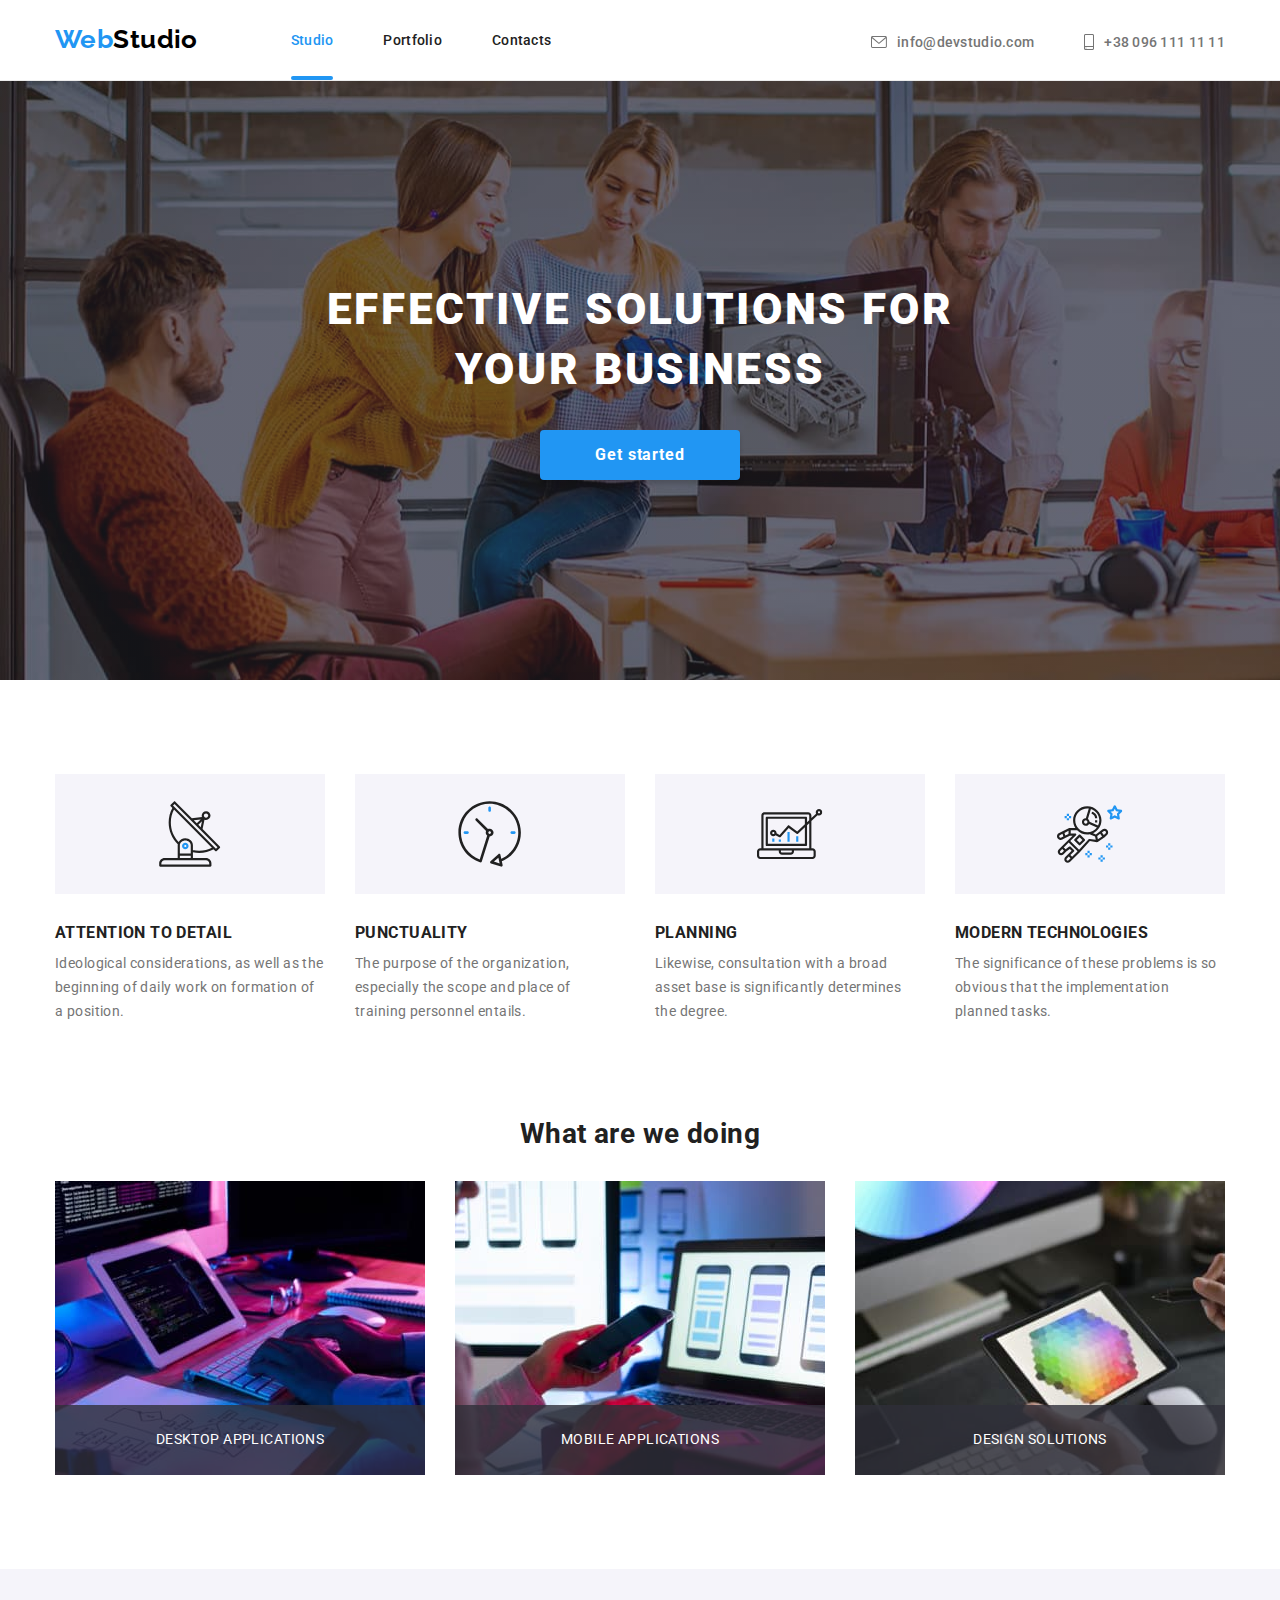
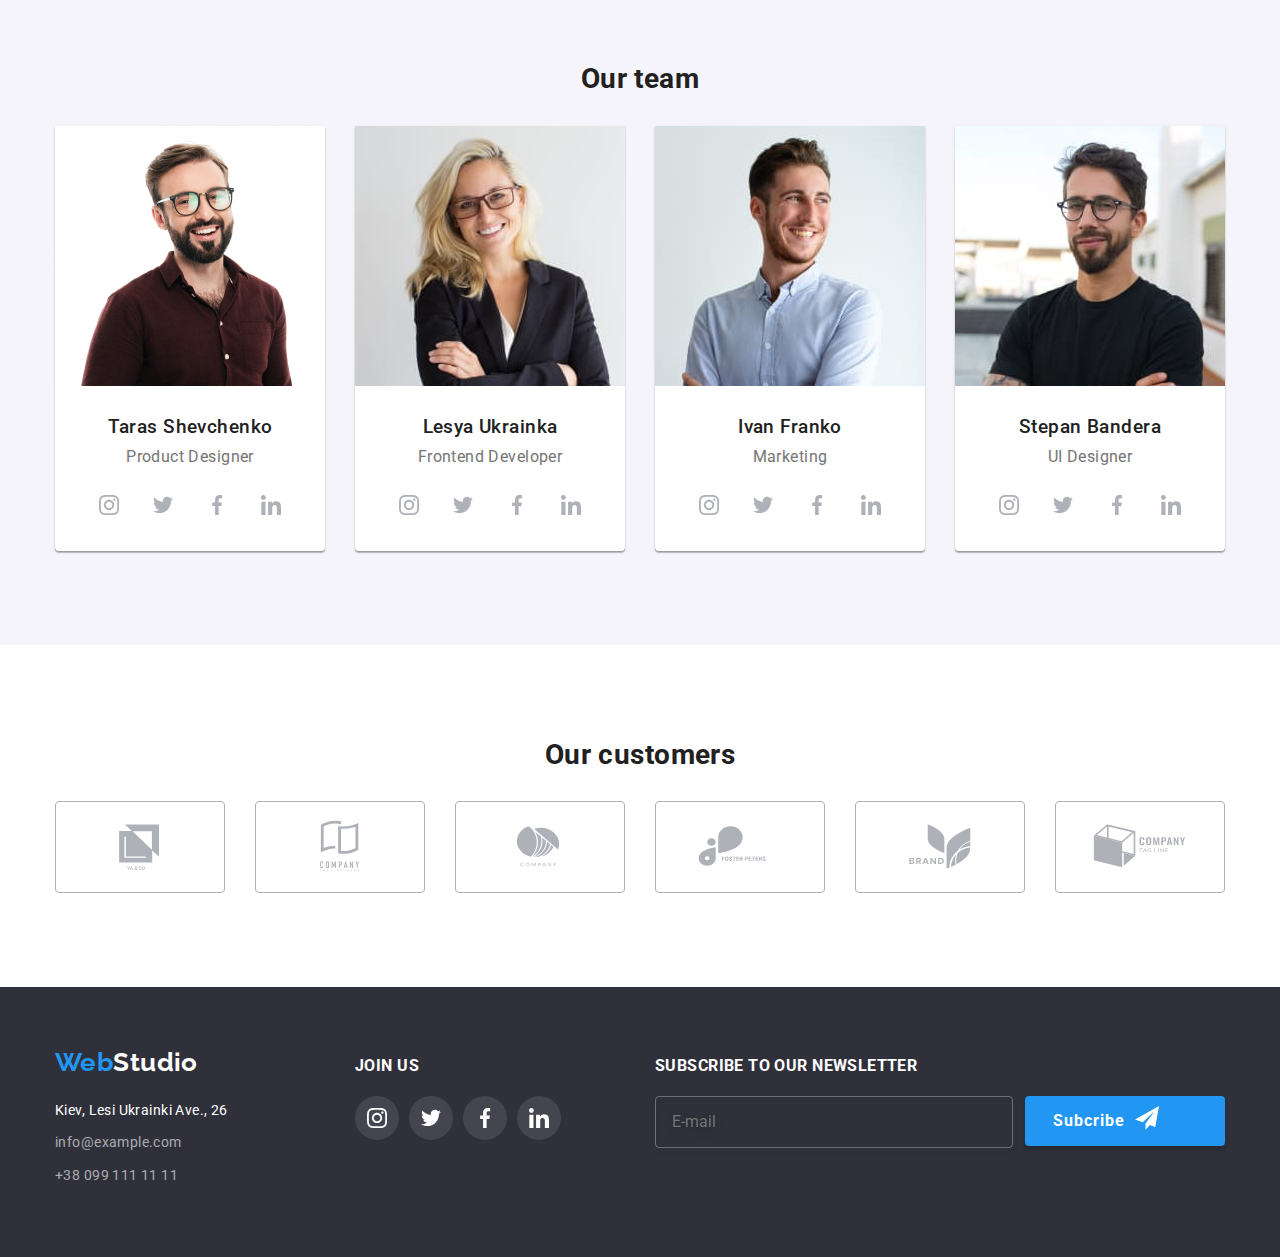
==== commit fc632611: "translated" ====
--- a/index.html
+++ b/index.html
@@ -23,16 +23,16 @@
         <nav>
           <ul class="site-nav list site-nav--desktop">
             <li class="site-nav__item site-nav--active-menu">
-              <a class="site-nav__link link" href="">Студия</a>
+              <a class="site-nav__link link" href="">Studio</a>
             </li>
             <li class="site-nav__item">
               <a class="site-nav__link link" href="./portfolio.html"
-                >Портфолио</a
+                >Portfolio</a
               >
             </li>
 
             <li class="site-nav__item">
-              <a class="site-nav__link link" href="">Контакты</a>
+              <a class="site-nav__link link" href="">Contacts</a>
             </li>
           </ul>
         </nav>
@@ -80,16 +80,16 @@
           <nav>
             <ul class="mobile-menu__list list site-nav--mobile">
               <li class="mobile-menu__item">
-                <a class="mobile-menu__link link mobile-menu--active-menu" href="">Студия</a>
+                <a class="mobile-menu__link link mobile-menu--active-menu" href="">Studio</a>
               </li>
               <li class="mobile-menu__item">
                 <a class="mobile-menu__link link" href="./portfolio.html"
-                  >Портфолио</a
+                  >Portfolio</a
                 >
               </li>
 
               <li class="mobile-menu__item">
-                <a class="mobile-menu__link link" href="">Контакты</a>
+                <a class="mobile-menu__link link" href="">Contacts</a>
               </li>
             </ul>
           </nav>
@@ -157,18 +157,19 @@
       <section class="hero hero--bg-image">
         <div class="container ">
           <h1 class="hero__title title-color">
-            Эффективные решения для вашего бизнеса
+            Effective solutions for your business
           </h1>
 
           <button class="button" type="button" data-modal-open data-menu-fixed>
-            Заказать услугу
+            Get started
+          
           </button>
         </div>
       </section>
 
       <section class="features">
         <div class="container">
-          <h2 class="visually-hidden">Наши преимущества</h2>
+          <h2 class="visually-hidden">Our advantages</h2>
           <ul class="features__list list">
             <li class="features__item">
               <div class="features__icon-block">
@@ -177,10 +178,10 @@
                 </svg>
               </div>
 
-              <h3 class="features__title title-color">Внимание к деталям</h3>
+              <h3 class="features__title title-color"> Attention to detail</h3>
               <p class="features-text">
-                Идейные соображения, а также начало повседневной работы по
-                формированию позиции.
+                Ideological considerations, as well as the beginning of daily work on
+                formation of a position.
               </p>
             </li>
             <li class="features__item">
@@ -189,10 +190,10 @@
                   <use href="./images/icons.svg#icon-clock"></use>
                 </svg>
               </div>
-              <h3 class="features__title title-color">Пунктуальность</h3>
+              <h3 class="features__title title-color">Punctuality</h3>
               <p class="features-text">
-                Задача организации, в особенности же рамки и место обучения
-                кадров влечет за собой.
+                The purpose of the organization, especially the scope and place of training
+                personnel entails.
               </p>
             </li>
             <li class="features__item">
@@ -201,10 +202,10 @@
                   <use href="./images/icons.svg#icon-diagram"></use>
                 </svg>
               </div>
-              <h3 class="features__title title-color">Планирование</h3>
+              <h3 class="features__title title-color">Planning</h3>
               <p class="features-text">
-                Равным образом консультация с широким активом в значительной
-                степени обуславливает.
+                Likewise, consultation with a broad asset base is significantly
+                determines the degree.
               </p>
             </li>
             <li class="features__item">
@@ -214,11 +215,11 @@
                 </svg>
               </div>
               <h3 class="features__title title-color">
-                Современные технологии
+                Modern technologies
               </h3>
               <p class="features-text">
-                Значимость этих проблем настолько очевидна, что реализация
-                плановых заданий.
+                The significance of these problems is so obvious that the implementation
+                planned tasks.
               </p>
             </li>
           </ul>
@@ -227,7 +228,7 @@
 
       <section class="occupation">
         <div class="container">
-          <h2 class="section-title title-color">Чем мы занимаемся</h2>
+          <h2 class="section-title title-color">What are we doing</h2>
 
           <ul class="list occupation__list flex">
             <li class="occupation__item">
@@ -245,7 +246,7 @@
 									alt="creating-a-site"
 							/></picture>
               <p class="occupation__text title_bg-dark">
-                Десктопные приложения
+                Desktop applications
               </p>
             </li>
             <li class="occupation__item">
@@ -260,7 +261,7 @@
 									width="370"
 									alt="creating-a-web-app"
 							/></picture>
-              <p class="occupation__text title_bg-dark">Мобильные приложения</p>
+              <p class="occupation__text title_bg-dark">Mobile applications</p>
             </li>
             <li class="occupation__item">
               <picture>
@@ -275,7 +276,7 @@
 									width="370"
 									alt="stylization-web-app"
 							/></picture>
-              <p class="occupation__text title_bg-dark">Дизайнерские решения</p>
+              <p class="occupation__text title_bg-dark">Design solutions</p>
             </li>
           </ul>
         </div>
@@ -283,7 +284,7 @@
 
       <section class="team">
         <div class="container">
-          <h2 class="section-title title-color">Наша команда</h2>
+          <h2 class="section-title title-color">Our team</h2>
           <ul class="list team__list">
             <li class="team__item">
               <picture>
@@ -314,7 +315,7 @@
 									alt="Игорь Демьяненко"
 							/></picture>
               <div class="team-card">
-                <h3 class="team-card__title title-color">Игорь Демьяненко</h3>
+                <h3 class="team-card__title title-color">Taras Shevchenko</h3>
                 <p class="team-card__text" lang="en">Product Designer</p>
 
                 <ul class="list social-list social-list--mobile">
@@ -395,7 +396,7 @@
 								alt="Ольга Репина"
 							/></picture>
               <div class="team-card">
-                <h3 class="team-card__title title-color">Ольга Репина</h3>
+                <h3 class="team-card__title title-color">Lesya Ukrainka</h3>
                 <p class="team-card__text" lang="en">Frontend Developer</p>
                 <ul class="list social-list">
                   <li class="social-list__item">
@@ -473,7 +474,7 @@
 								alt="Николай Тарасов"
 							/></picture>
               <div class="team-card">
-                <h3 class="team-card__title title-color">Николай Тарасов</h3>
+                <h3 class="team-card__title title-color">Ivan Franko</h3>
                 <p class="team-card__text" lang="en">Marketing</p>
                 <ul class="list social-list">
                   <li class="social-list__item">
@@ -552,7 +553,7 @@
 								alt="Михаил Ермаков"
 							/></picture>
               <div class="team-card">
-                <h3 class="team-card__title title-color">Михаил Ермаков</h3>
+                <h3 class="team-card__title title-color">Stepan Bandera</h3>
                 <p class="team-card__text" lang="en">UI Designer</p>
                 <ul class="list social-list">
                   <li class="social-list__item">
@@ -608,7 +609,7 @@
 
       <section class="clients">
         <div class="container">
-          <h2 class="section-title title-color">Постоянные клиенты</h2>
+          <h2 class="section-title title-color">Our customers</h2>
           <ul class="list clients-list">
             <li class="clients-list__item">
               <a
@@ -700,7 +701,7 @@
           <address class="address">
             <ul class="list address-list">
               <li class="address-list__item address-list--color-white">
-                г. Киев, пр-т Леси Украинки, 26
+                Kiev, Lesi Ukrainki Ave., 26
               </li>
               <li class="address-list__item item">
                 <a
@@ -720,7 +721,7 @@
 
         <div class="footer__item">
           <h3 class="title-color title_bg-dark footer__title--margin">
-            Присоединяйтесь
+            Join us
           </h3>
           <ul class="list social-list">
             <li class="social-list__item">
@@ -776,7 +777,7 @@
 
         <div class="footer__item">
           <h3 class="title-color title_bg-dark footer__title--margin">
-            Подпишитесь на рассылку
+            Subscribe to our newsletter
           </h3>
           <form class="footer__form">
             <label class="footer__label">
@@ -784,7 +785,7 @@
             </label>
 
             <button class="button footer__btn--inline-flex" type="submit">
-              Подписаться
+              Subcribe
               <svg class="footer__btn-icon">
                 <use href="./images/icons.svg#icon-send"></use>
               </svg>
@@ -797,12 +798,12 @@
     <div class="backdrop is-hidden" data-modal>
       <div class="modal">
         <p class="title-color modal__title">
-          Оставьте свои данные, мы вам перезвоним
+          Leave your details, we will call you back
         </p>
         <form class="form">
           <div class="form__field">
             <label for="user-name" class="form__label">
-               <span class="form__text">Имя</span>
+               <span class="form__text">Name</span>
             <div class="form__input-with-icon">
               <input
                 type="text"
@@ -820,7 +821,7 @@
 
           <div class="form__field">
             <label for="user-tel" class="form__label">
-              <span class="form__text">Телефон </span> 
+              <span class="form__text">Phone </span> 
             <div class="form__input-with-icon">
               <input
                 type="tel"
@@ -856,7 +857,7 @@
           <div class="form__field form__field--margin-bottom">
             <label for="user-form__comment" class="form__label"
               >
-               <span class="form__text"> Комментарий</span>
+               <span class="form__text"> Comment</span>
             
             <textarea
               class="form__input form__comment"
@@ -880,14 +881,14 @@
                 <use href="./images/icons.svg#icon-check"></use>
               </svg>
               <span class="form__checkbox-text"
-                >Соглашаюсь с рассылкой и принимаю
-                <a class="form__checkbox-link link" href="">Условия Договора</a>
+                >I agree with the newsletter and accept
+                <a class="form__checkbox-link link" href="">Agreement conditions</a>
               </span>
             </label>
           </div>
 
           <button class="button form__btn-modal" type="submit">
-            Отправить
+            Send
           </button>
         </form>
 
